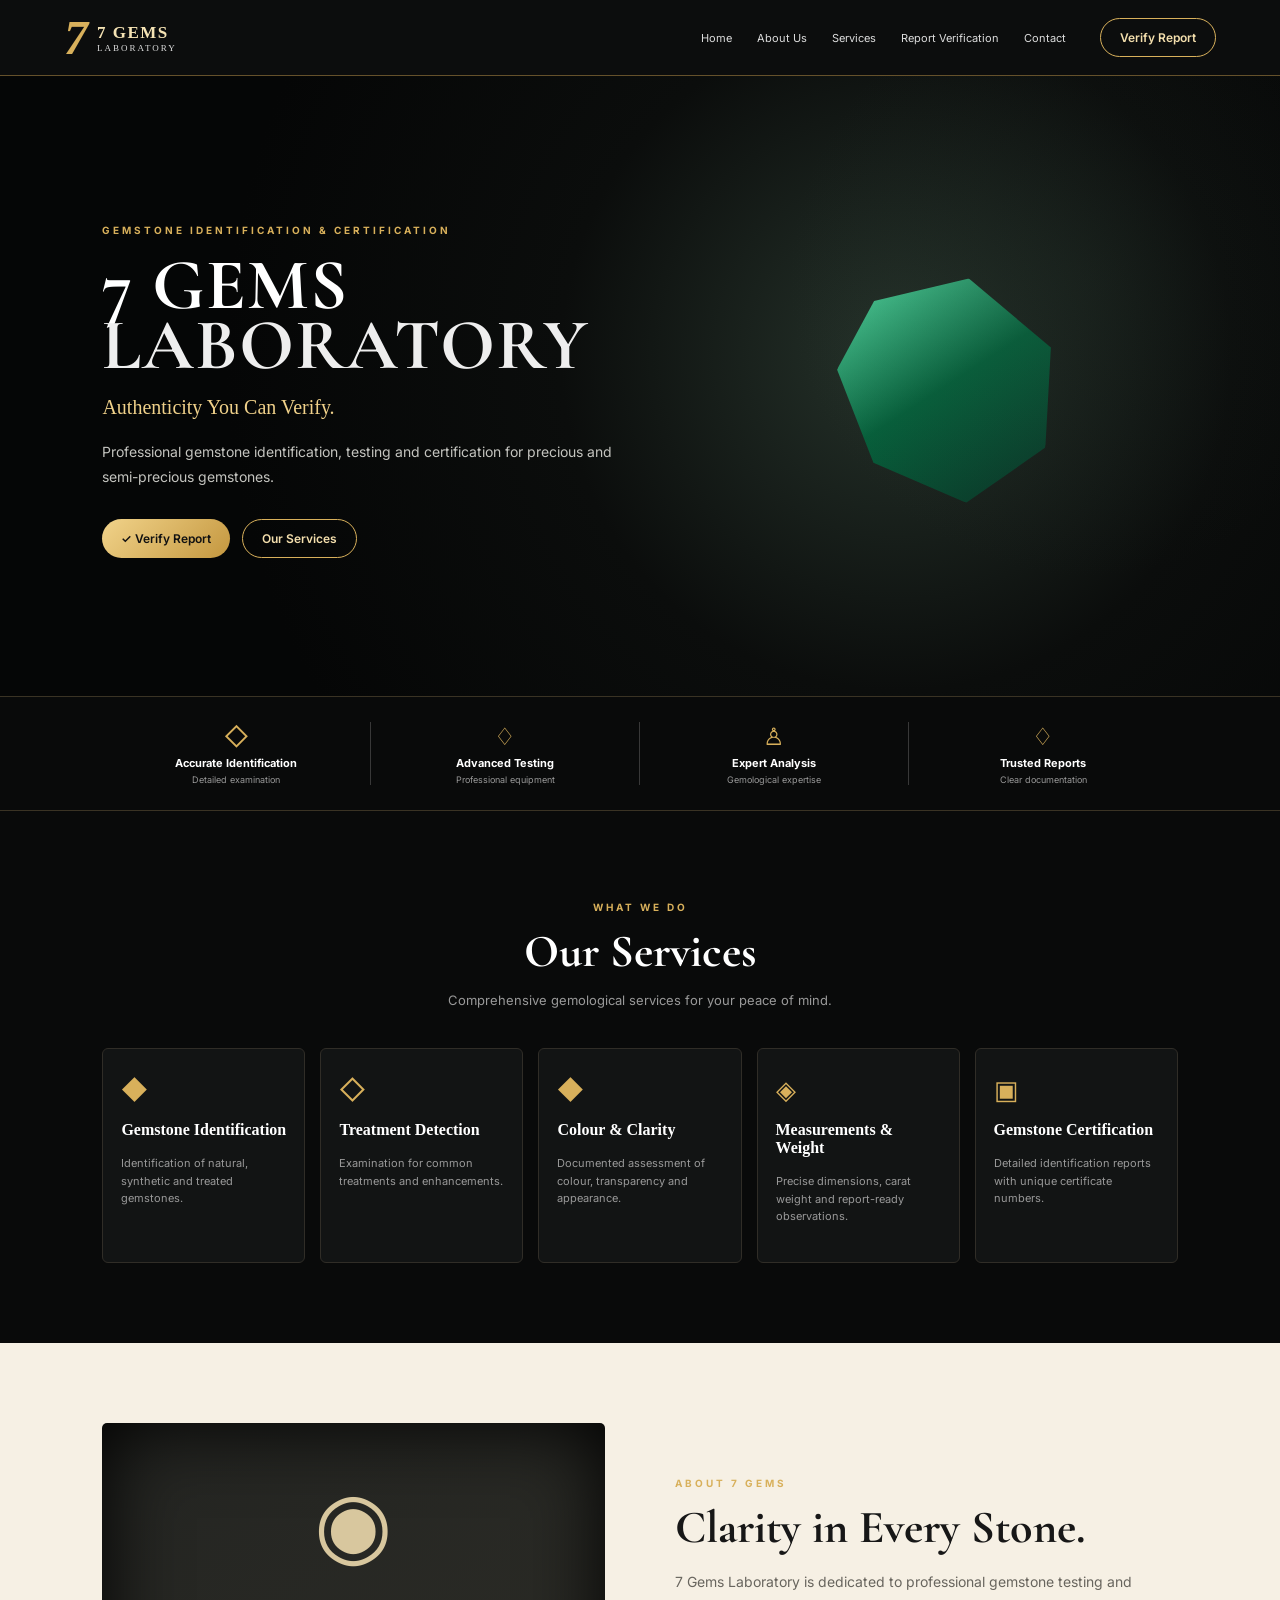
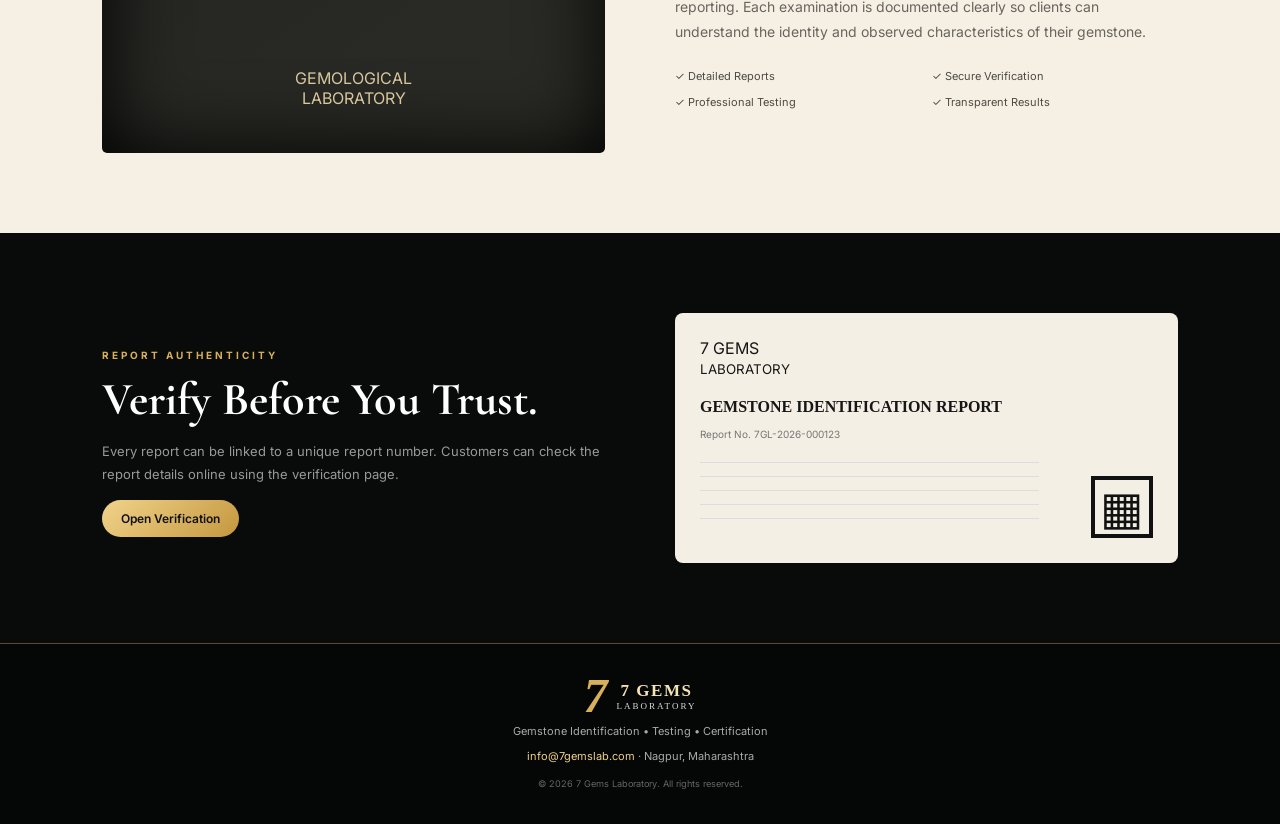
==== index.html @ 3667b765 "Add files via upload" ====
<!DOCTYPE html>
<html lang="en">
<head>
<meta charset="UTF-8">
<meta name="viewport" content="width=device-width, initial-scale=1.0">
<title>7 Gems Laboratory | Gemstone Identification & Certification</title>
<meta name="description" content="7 Gems Laboratory — gemstone identification, testing and certification.">
<link rel="stylesheet" href="style.css">
</head>
<body>
<header class="header">
  <a class="brand" href="index.html"><span class="mark">7</span><span><b>7 GEMS</b><small>LABORATORY</small></span></a>
  <nav>
    <a href="#home">Home</a><a href="#about">About Us</a><a href="#services">Services</a>
    <a href="verify.html">Report Verification</a><a href="#contact">Contact</a>
  </nav>
  <a class="outline-btn" href="verify.html">Verify Report</a>
</header>

<main id="home">
<section class="hero">
  <div class="hero-copy">
    <p class="eyebrow">GEMSTONE IDENTIFICATION & CERTIFICATION</p>
    <h1>7 GEMS<br><em>LABORATORY</em></h1>
    <p class="tagline">Authenticity You Can Verify.</p>
    <p class="intro">Professional gemstone identification, testing and certification for precious and semi-precious gemstones.</p>
    <div class="actions"><a class="gold-btn" href="verify.html">✓ Verify Report</a><a class="outline-btn" href="#services">Our Services</a></div>
  </div>
  <div class="hero-gem"><div class="gem-shape"></div></div>
</section>

<section class="trust-strip">
  <div>◇<b>Accurate Identification</b><span>Detailed examination</span></div>
  <div>♢<b>Advanced Testing</b><span>Professional equipment</span></div>
  <div>♙<b>Expert Analysis</b><span>Gemological expertise</span></div>
  <div>♢<b>Trusted Reports</b><span>Clear documentation</span></div>
</section>

<section class="section dark" id="services">
  <div class="section-head"><p class="eyebrow">WHAT WE DO</p><h2>Our Services</h2><p>Comprehensive gemological services for your peace of mind.</p></div>
  <div class="cards">
    <article><div class="card-icon">◆</div><h3>Gemstone Identification</h3><p>Identification of natural, synthetic and treated gemstones.</p></article>
    <article><div class="card-icon">◇</div><h3>Treatment Detection</h3><p>Examination for common treatments and enhancements.</p></article>
    <article><div class="card-icon">◆</div><h3>Colour & Clarity</h3><p>Documented assessment of colour, transparency and appearance.</p></article>
    <article><div class="card-icon">◈</div><h3>Measurements & Weight</h3><p>Precise dimensions, carat weight and report-ready observations.</p></article>
    <article><div class="card-icon">▣</div><h3>Gemstone Certification</h3><p>Detailed identification reports with unique certificate numbers.</p></article>
  </div>
</section>

<section class="section about" id="about">
  <div class="lab-photo"><div class="microscope">◉</div><span>GEMOLOGICAL<br>LABORATORY</span></div>
  <div><p class="eyebrow">ABOUT 7 GEMS</p><h2>Clarity in Every Stone.</h2>
  <p>7 Gems Laboratory is dedicated to professional gemstone testing and reporting. Each examination is documented clearly so clients can understand the identity and observed characteristics of their gemstone.</p>
  <div class="mini-grid"><span>✓ Detailed Reports</span><span>✓ Secure Verification</span><span>✓ Professional Testing</span><span>✓ Transparent Results</span></div>
  </div>
</section>

<section class="section dark split">
  <div><p class="eyebrow">REPORT AUTHENTICITY</p><h2>Verify Before You Trust.</h2><p>Every report can be linked to a unique report number. Customers can check the report details online using the verification page.</p><a class="gold-btn" href="verify.html">Open Verification</a></div>
  <div class="certificate-card"><div class="cert-logo">7 GEMS<br><small>LABORATORY</small></div><b>GEMSTONE IDENTIFICATION REPORT</b><span>Report No. 7GL-2026-000123</span><div class="cert-lines"></div><div class="qr">▦</div></div>
</section>
</main>

<footer id="contact"><div class="brand"><span class="mark">7</span><span><b>7 GEMS</b><small>LABORATORY</small></span></div><p>Gemstone Identification • Testing • Certification</p><div><a href="mailto:info@7gemslab.com">info@7gemslab.com</a> · Nagpur, Maharashtra</div><small>© 2026 7 Gems Laboratory. All rights reserved.</small></footer>
</body>
</html>
---- style.css ----
@import url('https://fonts.googleapis.com/css2?family=Cormorant+Garamond:wght@500;600;700&family=Inter:wght@400;500;600;700&display=swap');
:root{--black:#070808;--black2:#101111;--gold:#d8b05b;--gold2:#f0d18a;--cream:#f6f0e4;--muted:#aaa79e;--line:#3a3324}
*{box-sizing:border-box}html{scroll-behavior:smooth}body{margin:0;background:var(--cream);color:#171717;font-family:Inter,Arial,sans-serif}a{text-decoration:none;color:inherit}.header{height:76px;background:rgba(5,6,6,.97);color:#fff;display:flex;align-items:center;gap:34px;padding:0 5%;border-bottom:1px solid #65512b;position:sticky;top:0;z-index:20}.brand{display:flex;align-items:center;gap:9px;margin-right:auto}.brand .mark{font-family:Georgia,serif;font-size:48px;line-height:.7;color:var(--gold);font-weight:bold;font-style:italic}.brand b{display:block;font-family:Georgia,serif;color:#f5e3b4;letter-spacing:1.5px;font-size:17px}.brand small{display:block;font-family:Georgia,serif;letter-spacing:2px;color:#ddd;font-size:9px}.header nav{display:flex;gap:25px;font-size:11px;color:#ddd}.header nav a:hover,.header nav .active{color:var(--gold2)}.outline-btn,.gold-btn{display:inline-flex;align-items:center;justify-content:center;padding:11px 19px;border-radius:30px;font-size:12px;font-weight:600}.outline-btn{border:1px solid var(--gold);color:#f4dfad}.gold-btn{background:linear-gradient(135deg,#f1d38a,#c4973f);color:#111;border:0}.hero{min-height:620px;background:radial-gradient(circle at 70% 45%,#25322a 0,#0b0d0c 35%,#050606 70%);color:white;display:flex;align-items:center;padding:80px 8%;position:relative;overflow:hidden}.hero:after{content:"";position:absolute;right:-130px;top:-120px;width:650px;height:650px;border-radius:50%;background:radial-gradient(circle,#31443a22,transparent 65%)}.hero-copy{max-width:610px;z-index:2}.eyebrow{font-size:10px;letter-spacing:3px;color:var(--gold);font-weight:700}.hero h1{font-family:"Cormorant Garamond",Georgia,serif;font-size:72px;line-height:.83;margin:20px 0 18px;letter-spacing:1px}.hero h1 em{font-style:normal;color:#eee}.tagline{font-family:Georgia,serif;color:var(--gold2);font-size:20px}.intro{color:#c4c4bf;max-width:520px;line-height:1.8;font-size:14px}.actions{display:flex;gap:12px;margin-top:30px}.hero-gem{position:absolute;right:12%;width:360px;height:360px;display:grid;place-items:center;transform:rotate(12deg)}.gem-shape{width:220px;height:220px;background:linear-gradient(135deg,#58dca5,#075f3b 50%,#0b3326);clip-path:polygon(50% 0,93% 23%,100% 68%,70% 100%,25% 91%,0 53%,10% 19%);box-shadow:0 0 80px #2f9d7040}.trust-strip{background:#090a0a;color:#fff;display:grid;grid-template-columns:repeat(4,1fr);padding:25px 8%;border-top:1px solid var(--line);border-bottom:1px solid var(--line)}.trust-strip div{text-align:center;border-right:1px solid #383838;color:var(--gold);font-size:24px}.trust-strip div:last-child{border:0}.trust-strip b,.trust-strip span{display:block}.trust-strip b{font-size:11px;color:white;margin-top:5px}.trust-strip span{font-size:9px;color:#999;margin-top:4px}.section{padding:80px 8%}.dark{background:#090a0a;color:#fff}.section-head{text-align:center;margin-bottom:40px}.section h2{font-family:"Cormorant Garamond",Georgia,serif;font-size:46px;margin:10px 0}.section-head p:not(.eyebrow){color:#999;font-size:13px}.cards{display:grid;grid-template-columns:repeat(5,1fr);gap:15px}.cards article{background:#121414;border:1px solid #302d27;border-radius:6px;padding:25px 18px;min-height:200px}.card-icon{color:var(--gold);font-size:26px}.cards h3{font-family:Georgia,serif;font-size:16px}.cards p{font-size:11px;color:#999;line-height:1.6}.about{display:grid;grid-template-columns:1fr 1fr;gap:70px;align-items:center}.lab-photo{height:330px;background:linear-gradient(145deg,#242522,#b5a98e22),#161816;border-radius:5px;display:grid;place-items:center;color:#d8c79e;text-align:center;box-shadow:inset 0 0 80px #000}.microscope{font-size:90px}.about p:not(.eyebrow){line-height:1.8;color:#68655e;font-size:14px}.mini-grid{display:grid;grid-template-columns:1fr 1fr;gap:12px;margin-top:25px;font-size:11px;color:#4d4a43}.split{display:grid;grid-template-columns:1fr 1fr;gap:70px;align-items:center}.split>div>p:not(.eyebrow){color:#999;line-height:1.8;font-size:13px}.certificate-card{background:#f4efe4;color:#161616;border-radius:8px;padding:25px;min-height:250px;position:relative}.dark-brand b{color:#171717}.dark-brand small{color:#555}.certificate-card>b{display:block;margin:20px 0 6px;font-family:Georgia,serif}.certificate-card>span{font-size:10px;color:#777}.cert-lines{height:65px;background:repeating-linear-gradient(#ddd 0 1px,transparent 1px 14px);margin-top:20px;width:75%}.qr{font-size:46px;color:#111;border:4px solid #111;width:62px;height:62px;display:grid;place-items:center;line-height:1}.certificate-card .qr{position:absolute;right:25px;bottom:25px}footer{background:#050606;color:#aaa;padding:35px 8%;text-align:center;border-top:1px solid #5d4a27;font-size:11px}footer .brand{display:flex;justify-content:center;margin-bottom:12px}footer a{color:var(--gold2)}footer>small{display:block;margin-top:15px;color:#666}.verify-hero{background:linear-gradient(110deg,#070909,#1b211d);color:#fff;padding:65px 8%;border-bottom:1px solid #5b4725}.verify-hero h1{font-family:"Cormorant Garamond",Georgia,serif;font-size:58px;margin:8px 0}.verify-hero p:not(.eyebrow){color:#bbb}.verify-wrap{max-width:1000px;margin:auto;padding:55px 25px}.search-box{background:#fff;border:1px solid #e4dfd3;border-radius:9px;padding:25px;box-shadow:0 8px 35px #0000000b;display:grid;grid-template-columns:auto 1fr;gap:3px 15px}.shield{width:38px;height:38px;border-radius:50%;background:#eaf5e9;color:#188b42;display:grid;place-items:center;font-weight:bold}.search-box h2{margin:0;font-family:Georgia,serif;font-size:20px}.search-box p{margin:6px 0 20px;color:#777;font-size:12px}.search-box form{grid-column:1/-1;display:flex;gap:10px}.search-box input{flex:1;padding:14px;border:1px solid #d8d2c7;border-radius:5px;font-size:14px}.search-box small{grid-column:1/-1;color:#999;margin-top:8px}.result{margin-top:25px;border-radius:8px;overflow:hidden}.result-head{padding:15px 20px;display:flex;justify-content:space-between;font-size:12px}.verified .result-head{background:#eaf7eb;color:#15803d}.not-found .result-head{background:#faeaea;color:#a22}.report{background:#fff;border:1px solid #ddd5c7;padding:28px}.report-top{display:grid;grid-template-columns:1fr 1.4fr auto;align-items:center;gap:20px;border-bottom:1px solid #ddd;padding-bottom:20px}.report-top>b,.report-top>div:nth-child(2)>b{font-family:Georgia,serif}.report-top small{display:block;color:#777;font-size:10px;margin-top:5px}.report h3{font-size:12px;margin:25px 0 10px}.report-grid{display:grid;grid-template-columns:1.7fr .8fr;gap:25px}.facts{border:1px solid #ddd}.facts p{display:grid;grid-template-columns:1fr 1fr;margin:0;border-bottom:1px solid #e6e1d8;padding:9px 12px;font-size:11px}.facts p:last-child{border:0}.facts span{color:#777}.stone-image{border:1px solid #ddd;display:grid;place-items:center;align-content:center;min-height:280px}.emerald{width:130px;height:130px;background:linear-gradient(135deg,#75e5af,#075a39 50%,#0b2f23);clip-path:polygon(50% 0,93% 23%,100% 68%,70% 100%,25% 91%,0 53%,10% 19%)}.stone-image small{font-size:9px;color:#999;margin-top:10px}.signature{display:flex;justify-content:space-between;align-items:center;margin-top:25px;font-size:10px;color:#666}.seal{width:70px;height:70px;border:2px solid #b78a36;border-radius:50%;display:grid;place-items:center;text-align:center;color:#9b722d;font-weight:bold;font-size:10px}.note{margin-top:20px;padding:15px;background:#f8f6f0;border:1px solid #e5dfd2;font-size:10px;color:#777;line-height:1.7}.back{text-align:center;margin:25px}.back a{color:#9b722d;font-size:12px;font-weight:600}
@media(max-width:900px){.header nav{display:none}.cards{grid-template-columns:repeat(2,1fr)}.hero{padding:70px 7%;min-height:650px}.hero-gem{right:-100px;opacity:.35}.about,.split{grid-template-columns:1fr;gap:35px}.trust-strip{grid-template-columns:1fr 1fr;gap:20px}.trust-strip div:nth-child(2){border:0}.report-grid{grid-template-columns:1fr}.report-top{grid-template-columns:1fr auto}.report-top>div:nth-child(2){grid-column:1/-1;grid-row:2}.search-box form{flex-direction:column}.search-box button{width:100%}}
@media(max-width:560px){.header{padding:0 18px}.header .outline-btn{display:none}.hero h1{font-size:55px}.section{padding:60px 6%}.cards{grid-template-columns:1fr}.trust-strip{padding:25px 5%}.trust-strip div{border:0}.hero-gem{right:-170px}.report{padding:16px}.facts p{grid-template-columns:1fr}.signature{gap:15px;flex-wrap:wrap}.verify-hero h1{font-size:45px}}
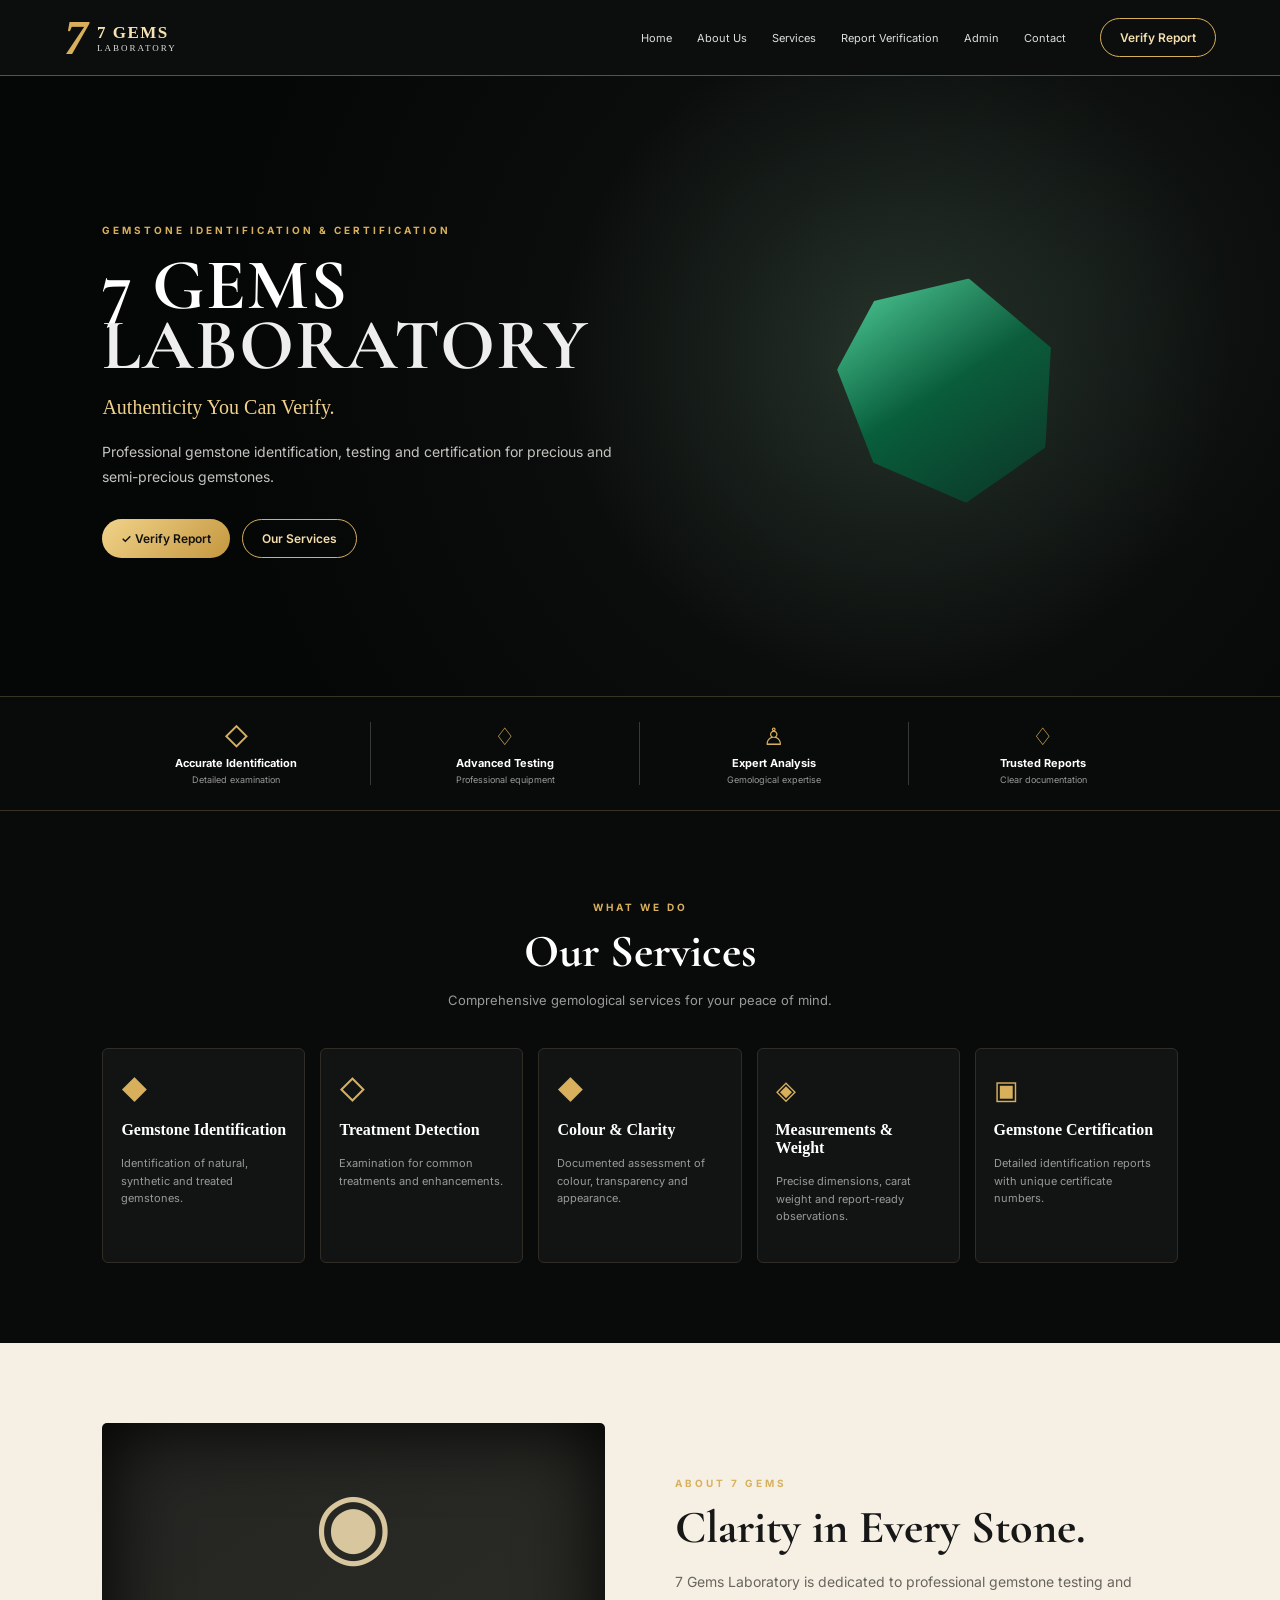
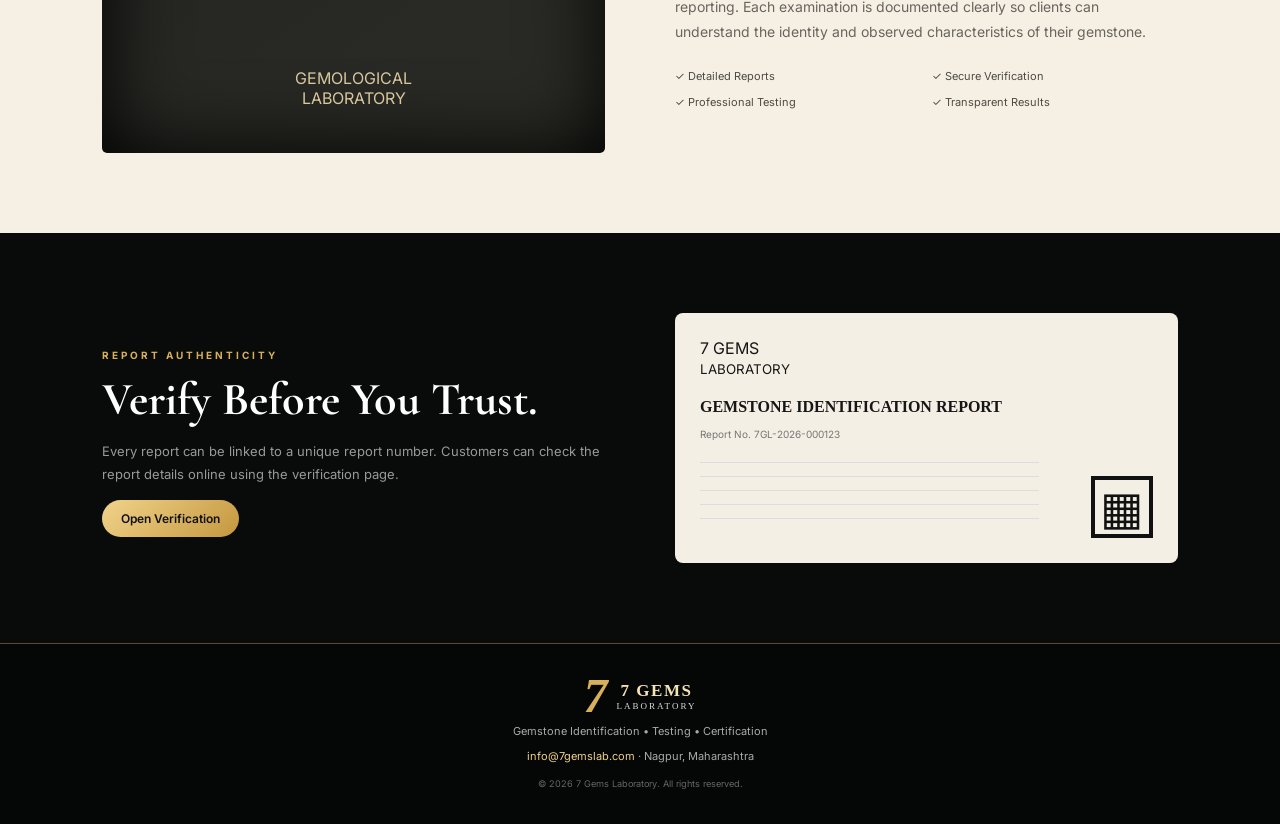
==== commit 3b9b247d: "Add files via upload" ====
--- a/index.html
+++ b/index.html
@@ -12,7 +12,7 @@
   <a class="brand" href="index.html"><span class="mark">7</span><span><b>7 GEMS</b><small>LABORATORY</small></span></a>
   <nav>
     <a href="#home">Home</a><a href="#about">About Us</a><a href="#services">Services</a>
-    <a href="verify.html">Report Verification</a><a href="#contact">Contact</a>
+    <a href="verify.html">Report Verification</a><a href="admin.html">Admin</a><a href="#contact">Contact</a>
   </nav>
   <a class="outline-btn" href="verify.html">Verify Report</a>
 </header>
